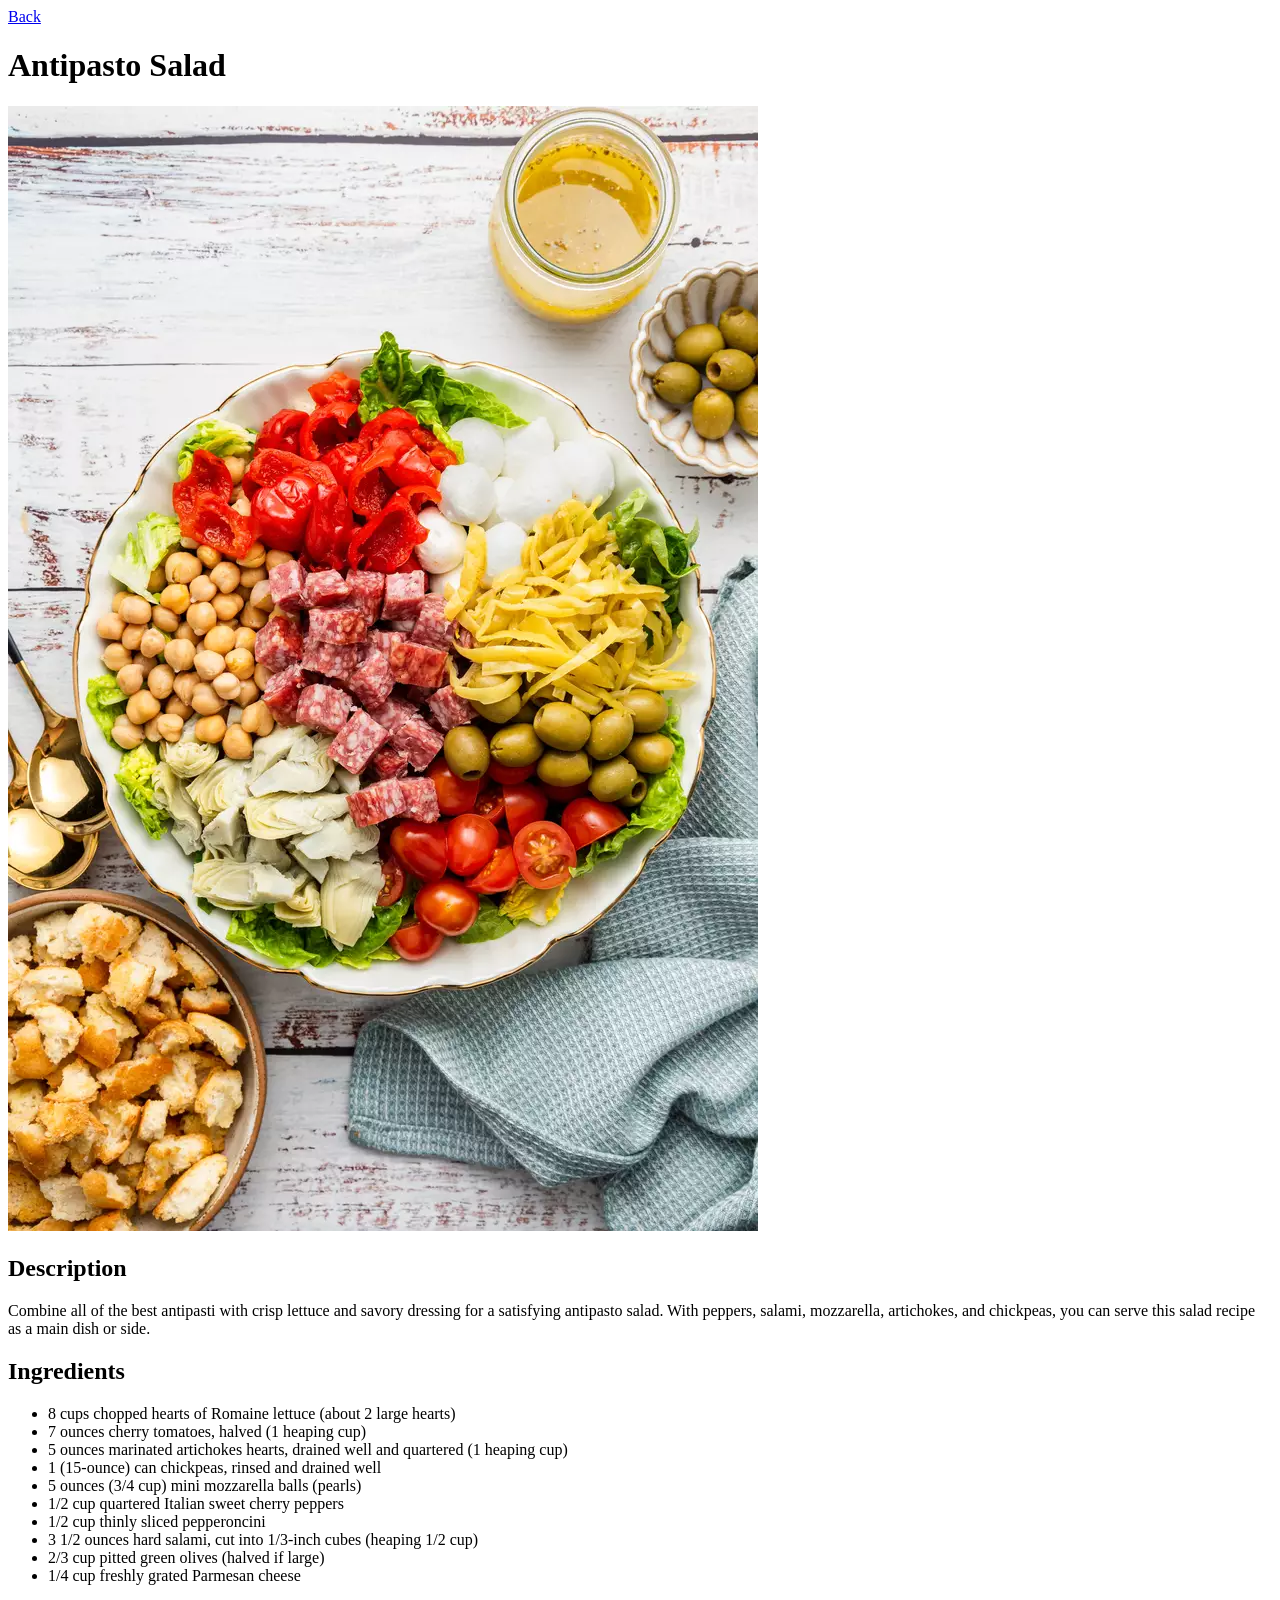
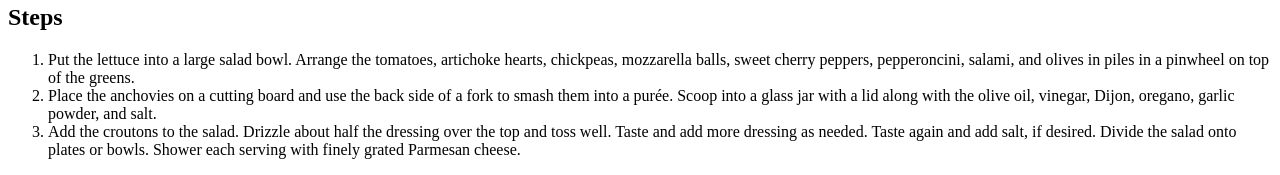
==== recipes/antipasto-salad.html @ cdef5ead "main layout set, basic pages added" ====
<!DOCTYPE html>
<html lang="en">
<head>
    <meta charset="UTF-8">
    <meta http-equiv="X-UA-Compatible" content="IE=edge">
    <meta name="viewport" content="width=device-width, initial-scale=1.0">
    <title>Antipasto Salad-Recipe</title>
</head>
<body>
    <a href="../index.html">Back</a>
    <h1>Antipasto Salad</h1>
    <img src="../Antipasto Salad.webp">
    <h2>Description</h2>
    <p>Combine all of the best antipasti with crisp lettuce and savory dressing for a satisfying antipasto salad. With peppers, salami, mozzarella, artichokes, and chickpeas, you can serve this salad recipe as a main dish or side.</p>

    <h2>Ingredients</h2>
    <ul>
        <li>8 cups chopped hearts of Romaine lettuce (about 2 large hearts)</li>
        <li>7 ounces cherry tomatoes, halved (1 heaping cup)</li>
        <li>5 ounces marinated artichokes hearts, drained well and quartered (1 heaping cup)</li>
        <li>1 (15-ounce) can chickpeas, rinsed and drained well</li>
        <li>5 ounces (3/4 cup) mini mozzarella balls (pearls)</li>
        <li>1/2 cup quartered Italian sweet cherry peppers</li>
        <li>1/2 cup thinly sliced pepperoncini</li>
        <li>3 1/2 ounces hard salami, cut into 1/3-inch cubes (heaping 1/2 cup)</li>
        <li>2/3 cup pitted green olives (halved if large)</li>
        <li>1/4 cup freshly grated Parmesan cheese</li>
    </ul>
    <h2>Steps</h2>
    <ol>
        <li>Put the lettuce into a large salad bowl. Arrange the tomatoes, artichoke hearts, chickpeas, mozzarella balls, sweet cherry peppers, pepperoncini, salami, and olives in piles in a pinwheel on top of the greens.</li>
        <li>Place the anchovies on a cutting board and use the back side of a fork to smash them into a purée. Scoop into a glass jar with a lid along with the olive oil, vinegar, Dijon, oregano, garlic powder, and salt.</li>
        <li>Add the croutons to the salad. Drizzle about half the dressing over the top and toss well. Taste and add more dressing as needed. Taste again and add salt, if desired. Divide the salad onto plates or bowls. Shower each serving with finely grated Parmesan cheese.</li>
    </ol>
</body>
</html>
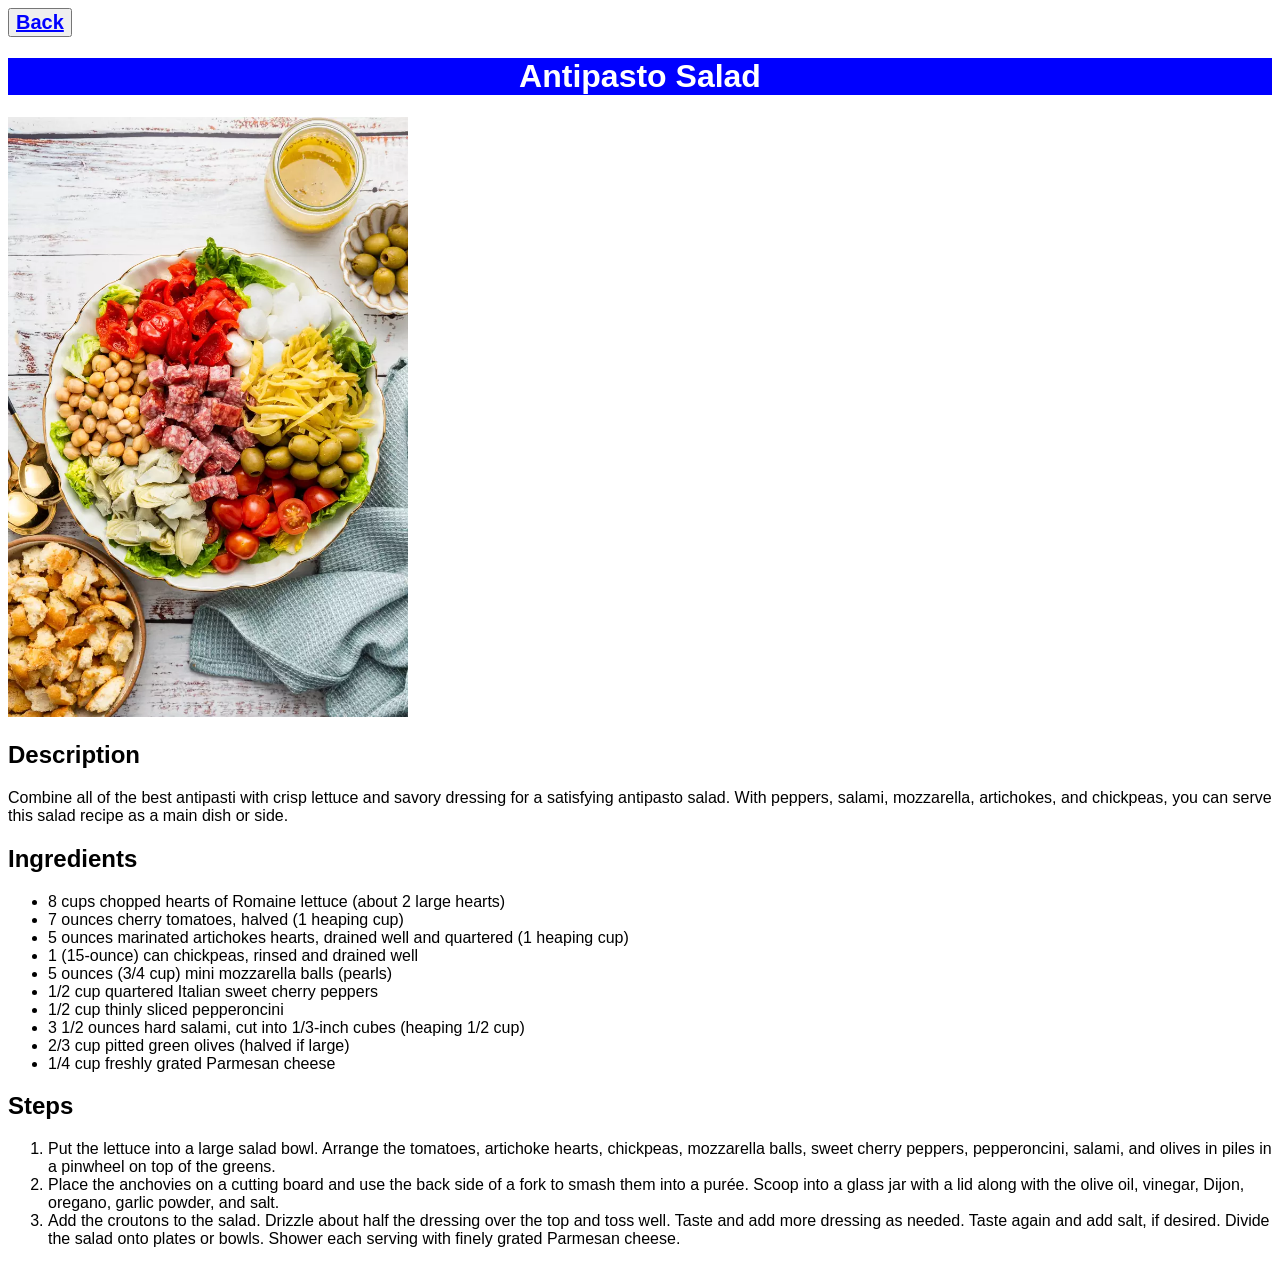
==== commit 02bfedb9: "create style.css, add style to index and recipe pages" ====
--- a/recipes/antipasto-salad.html
+++ b/recipes/antipasto-salad.html
@@ -5,11 +5,12 @@
     <meta http-equiv="X-UA-Compatible" content="IE=edge">
     <meta name="viewport" content="width=device-width, initial-scale=1.0">
     <title>Antipasto Salad-Recipe</title>
+    <link rel="stylesheet" href="../style.css">
 </head>
 <body>
-    <a href="../index.html">Back</a>
+    <button><a href="../index.html">Back</a></button>
     <h1>Antipasto Salad</h1>
-    <img src="../Antipasto Salad.webp">
+    <img class=main-images src="../Antipasto Salad.webp">
     <h2>Description</h2>
     <p>Combine all of the best antipasti with crisp lettuce and savory dressing for a satisfying antipasto salad. With peppers, salami, mozzarella, artichokes, and chickpeas, you can serve this salad recipe as a main dish or side.</p>
 
--- a/style.css
+++ b/style.css
@@ -0,0 +1,22 @@
+*{
+    font-family: "Arial", sans-serif;
+}
+#Main-Title{
+    text-align: center;
+    background-color: black;
+    color: white;
+}
+a{
+    font-size: 20px;
+    font-weight: bold;
+    color: blue;
+}
+h1{
+    text-align: center;
+    color: white;
+    background-color: blue;
+}
+.main-images{
+    height: auto;
+    width: 400px;
+}
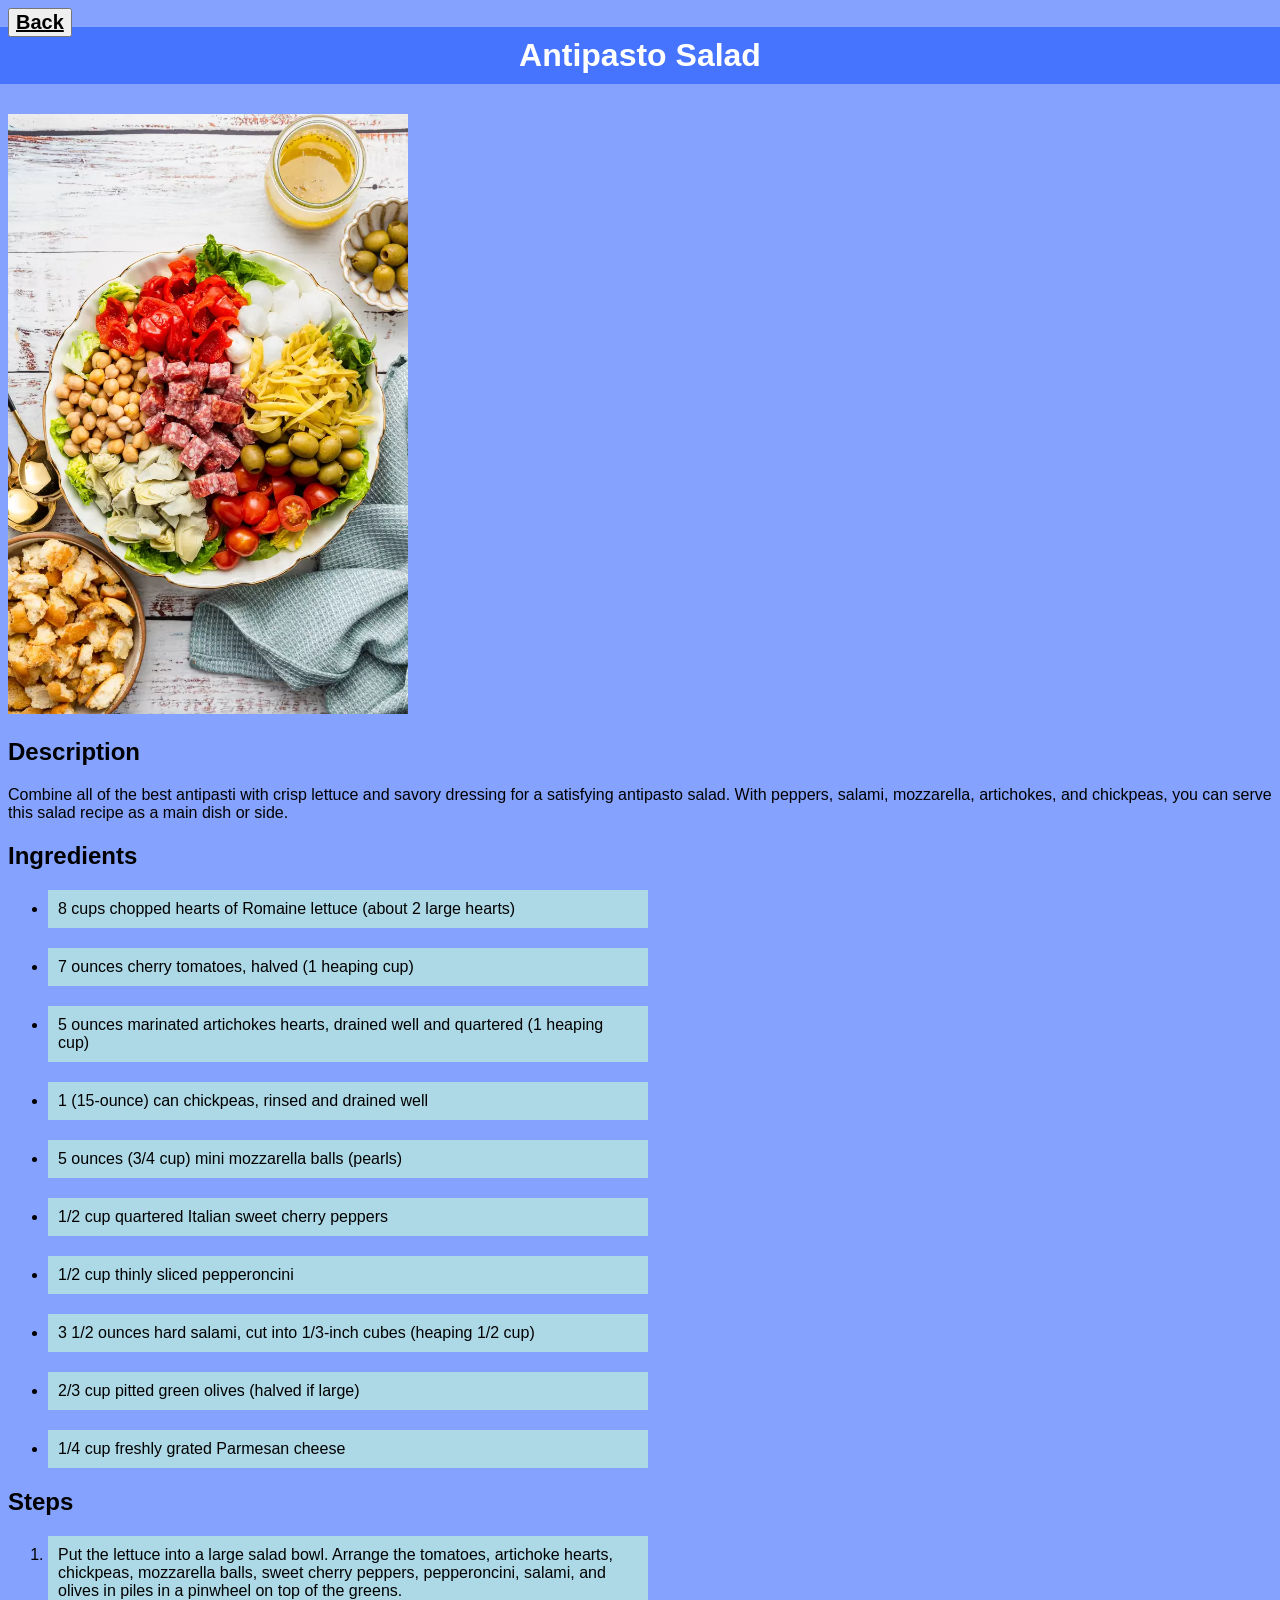
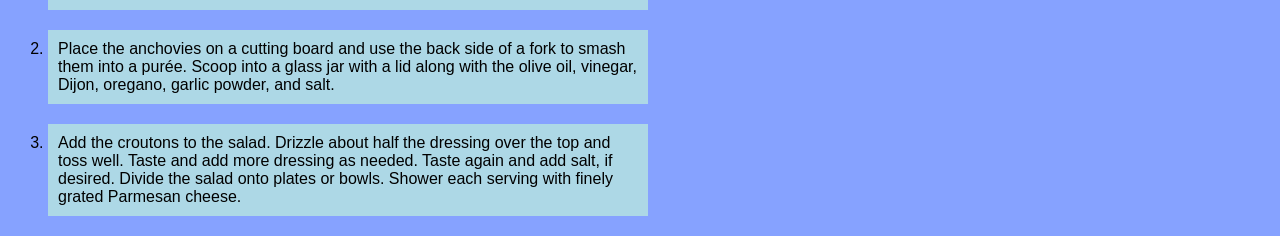
==== commit 0481346f: "Adding boxstyling" ====
--- a/recipes/antipasto-salad.html
+++ b/recipes/antipasto-salad.html
@@ -8,9 +8,11 @@
     <link rel="stylesheet" href="../style.css">
 </head>
 <body>
-    <button><a href="../index.html">Back</a></button>
-    <h1>Antipasto Salad</h1>
-    <img class=main-images src="../Antipasto Salad.webp">
+    <div class="navigation_bar">
+    <button class="backbuttons"><a href="../index.html">Back</a></button>
+    </div>
+    <h1 class="name_of_receipe">Antipasto Salad</h1>
+    <img class=main-images src="../Antipasto Salad.webp" alt="antipasto salad">
     <h2>Description</h2>
     <p>Combine all of the best antipasti with crisp lettuce and savory dressing for a satisfying antipasto salad. With peppers, salami, mozzarella, artichokes, and chickpeas, you can serve this salad recipe as a main dish or side.</p>
 
--- a/style.css
+++ b/style.css
@@ -1,22 +1,36 @@
 *{
     font-family: "Arial", sans-serif;
 }
-#Main-Title{
+#Main-Title, h1{
     text-align: center;
-    background-color: black;
+    padding: 10px 0;
+    background-color: rgb(70, 116, 255);
     color: white;
+    margin-top: -10px;
+    margin-bottom: 30px;
+    margin-left: -10px;
+    margin-right: -10px;
 }
 a{
     font-size: 20px;
     font-weight: bold;
-    color: blue;
-}
-h1{
-    text-align: center;
-    color: white;
-    background-color: blue;
+    color: rgb(0, 0, 0);
 }
 .main-images{
     height: auto;
     width: 400px;
 }
+.mainpagelist{
+    list-style-type: none;
+}
+li{
+    background-color: lightblue;
+    margin: 20px 0;
+    padding: 10px;
+    box-sizing: border-box;
+    width: 600px;
+}
+body{
+    background-color: rgb(134, 162, 255);
+}
+h1
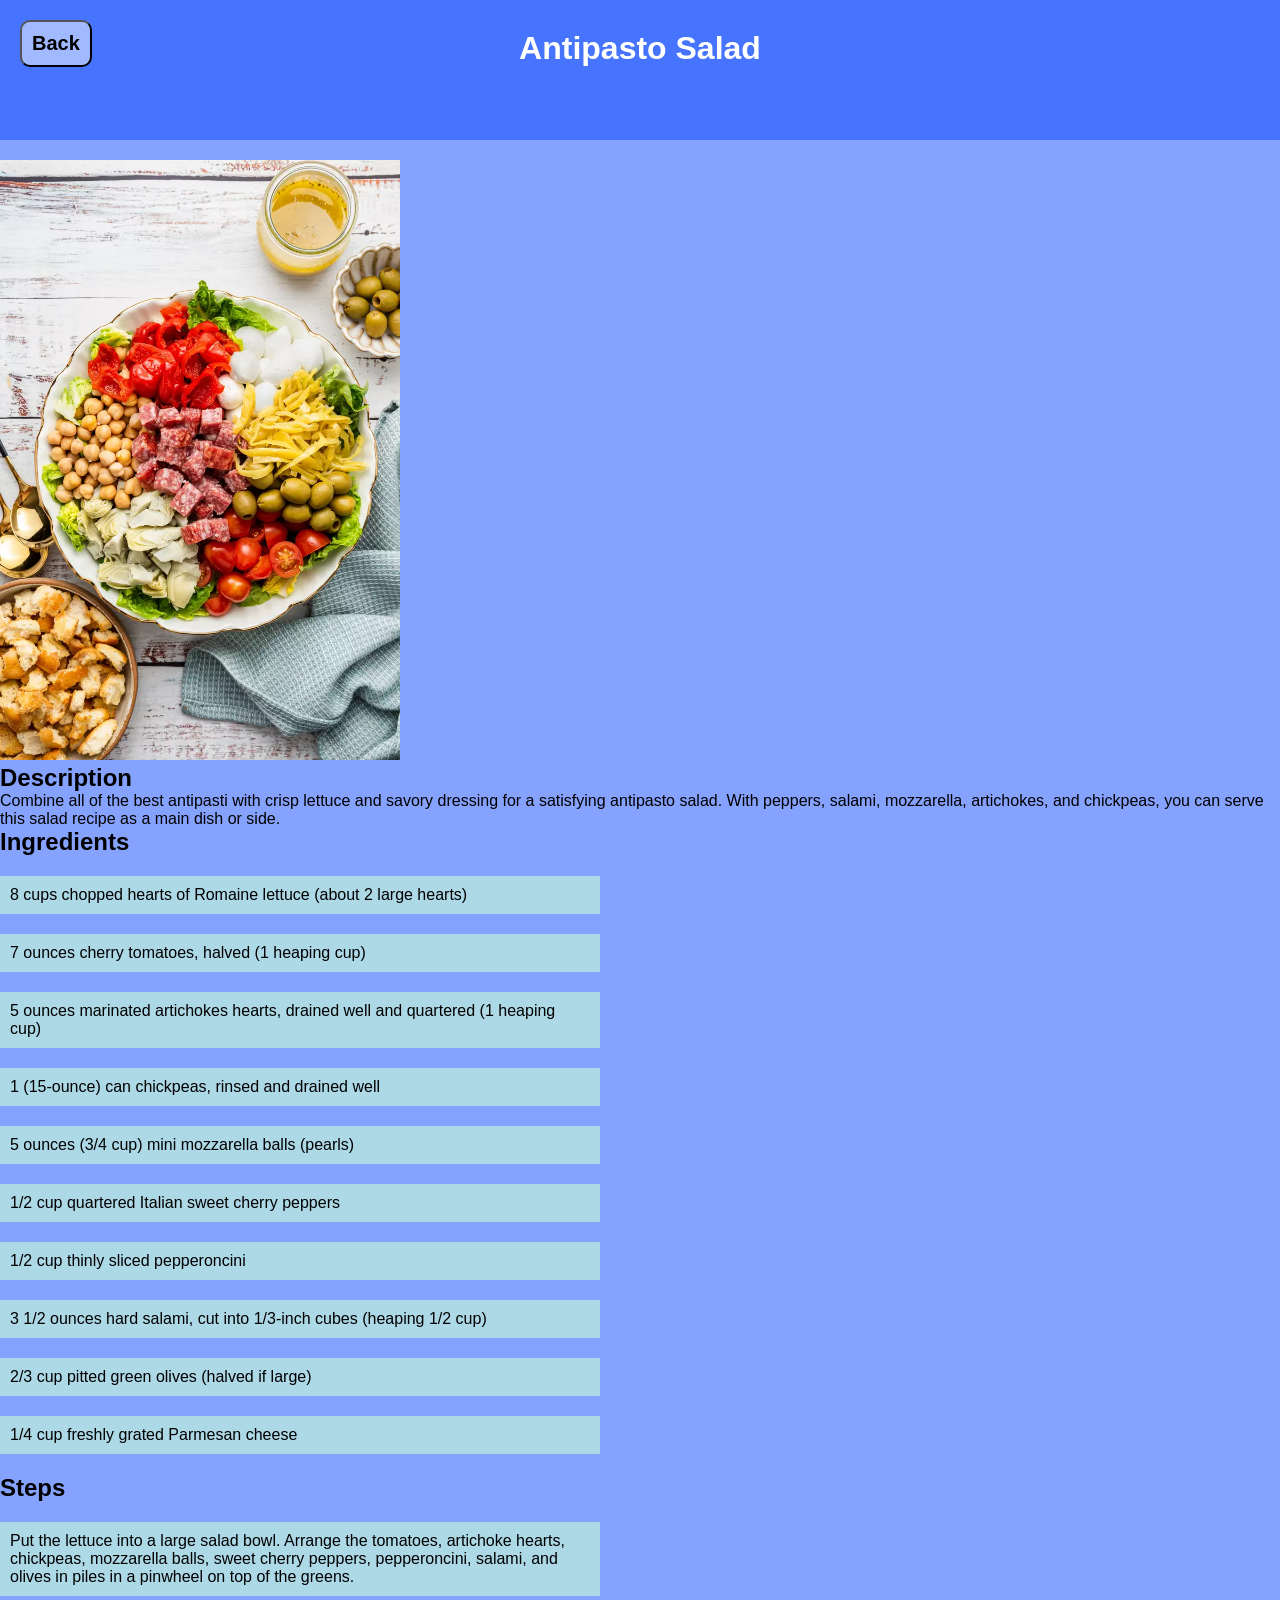
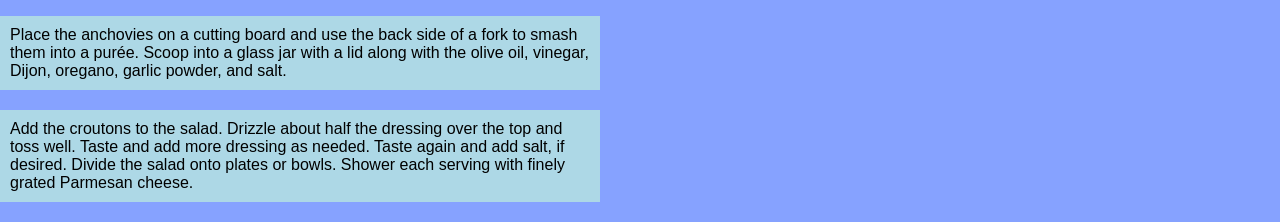
==== commit e45a4b19: "gave style to my recipes website git status" ====
--- a/recipes/antipasto-salad.html
+++ b/recipes/antipasto-salad.html
@@ -9,9 +9,10 @@
 </head>
 <body>
     <div class="navigation_bar">
-    <button class="backbuttons"><a href="../index.html">Back</a></button>
+        <div><button class="backbuttons"><a href="../index.html">Back</a></button></div>
+        <div><h1 class="name_of_receipe">Antipasto Salad</h1></div>
+        <div></div>
     </div>
-    <h1 class="name_of_receipe">Antipasto Salad</h1>
     <img class=main-images src="../Antipasto Salad.webp" alt="antipasto salad">
     <h2>Description</h2>
     <p>Combine all of the best antipasti with crisp lettuce and savory dressing for a satisfying antipasto salad. With peppers, salami, mozzarella, artichokes, and chickpeas, you can serve this salad recipe as a main dish or side.</p>
--- a/style.css
+++ b/style.css
@@ -1,15 +1,19 @@
 *{
     font-family: "Arial", sans-serif;
+    text-decoration: none;
+    margin: 0;
+    padding: 0;
+    box-sizing: border-box;
 }
 #Main-Title, h1{
     text-align: center;
-    padding: 10px 0;
+    padding: 10px 5px;
     background-color: rgb(70, 116, 255);
     color: white;
-    margin-top: -10px;
+    /*margin-top: 0px;
     margin-bottom: 30px;
     margin-left: -10px;
-    margin-right: -10px;
+    margin-right: -10px;*/
 }
 a{
     font-size: 20px;
@@ -33,4 +37,39 @@
 body{
     background-color: rgb(134, 162, 255);
 }
-h1+.navigation_bar{
+    display: flex;
+    padding: 20px;
+    background-color: rgb(70, 116, 255);
+    margin-bottom: 20px;
+}
+.navigation_bar div {
+    flex: 1;
+    height: 100px;
+}
+.backbuttons{
+    background-color: rgb(161, 185, 255);
+    padding: 10px;
+    border-radius: 10px;
+}
+.recipes{
+    display: flex;
+    justify-content: center;
+}
+.recipes-grid {
+    width: auto;
+    display: flex;
+    flex-wrap: wrap;
+}
+.recipe {
+    background-color: rgb(196, 234, 255);
+    margin: 10px;
+    border: 1px solid #fff;
+    width: 300px;
+    height: 150px;
+    text-align: center;
+    border-radius: 12px;
+}
+.Website-name {
+    margin-bottom: 20px;
+}
